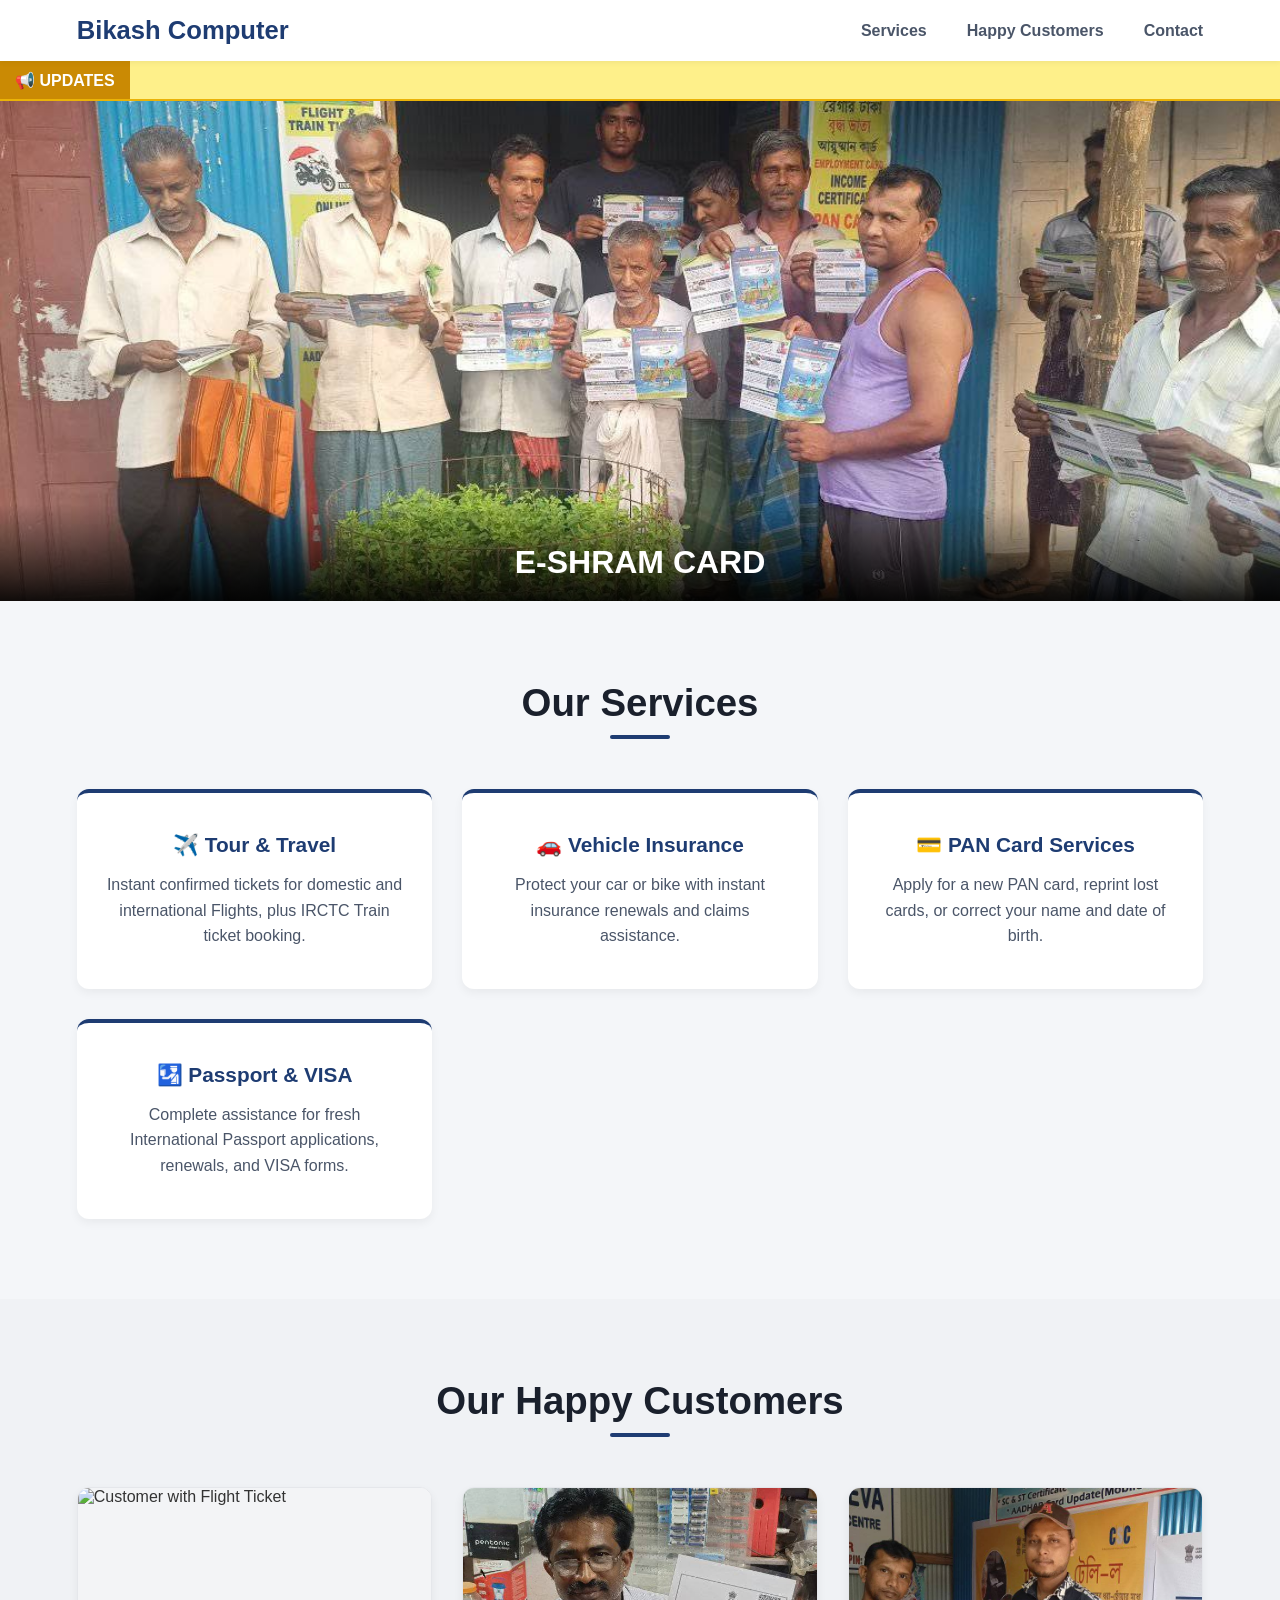
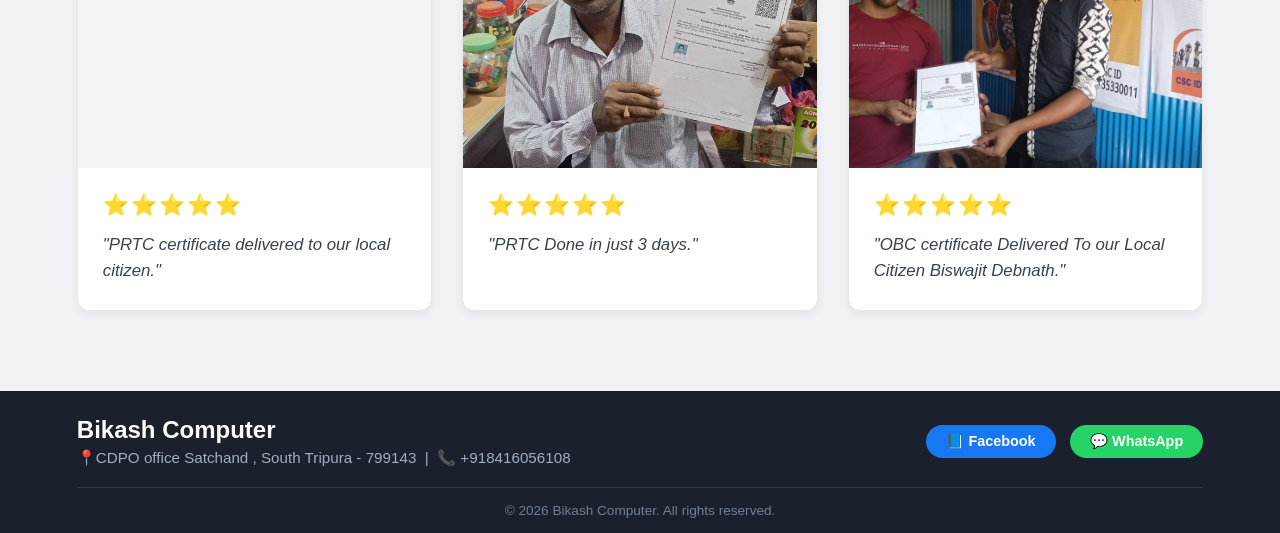
==== index.html @ 981f1031 "first commit" ====
<!DOCTYPE html>
<html lang="en">
<head>
    <meta charset="UTF-8">
    <meta name="viewport" content="width=device-width, initial-scale=1.0">
    <title>Bikash Computer | Services & Ticketing</title>
    <link rel="stylesheet" href="style.css">
</head>
<body>

    <!-- Navigation -->
    <header>
        <div class="logo">Bikash Computer</div>
        <nav>
            <ul class="nav-links">
                <li><a href="#services">Services</a></li>
                <li><a href="#reviews">Happy Customers</a></li>
                <li><a href="#inquiry">Contact</a></li>
            </ul>
            <div class="hamburger">
                <span class="bar"></span>
                <span class="bar"></span>
                <span class="bar"></span>
            </div>
        </nav>
    </header>

    <!-- NEW: Live Notification Bar -->
    <div class="notification-bar">
        <div class="badge">📢 UPDATES</div>
        <div class="ticker-wrap">
            <div class="ticker-move">
                <a href="#">🔴 New Job Recruitment: Click here for form fill-up</a> &nbsp;&nbsp; | &nbsp;&nbsp;
                <a href="#">⚠️ Last date of Aadhaar KYC extended to 31st August - Visit shop today</a> &nbsp;&nbsp; | &nbsp;&nbsp;
                <a href="#">✈️ Special discounts on international flight bookings this week!</a>
            </div>
        </div>
    </div>

    <!-- Hero Photo Slider (Replaces the old text/button hero) -->
    <section class="main-slider">
        <div class="slider-container">
            <div class="slide active">
                <!-- Local Image Path -->
                <img src="images/Happy_4.jpg" alt="Flight and Train Booking">
                <div class="slide-caption">E-SHRAM CARD </div>
            </div>
            <div class="slide">
                <img src="images/AADHAR.jpg" alt="Vehicle Insurance">
                <div class="slide-caption">Aadhaar Seva Kendra</div>
            </div>
            <div class="slide">
                <img src="images/FLIGHT.jpg" alt="PAN Card Services">
                <div class="slide-caption">Flight & Train Ticket Booking</div>
            </div>
            <div class="slide">
                <img src="images/passport.jpg" alt="Passport and VISA">
                <div class="slide-caption">International Passport & VISA Assistance</div>
            </div>
        </div>
    </section>

    <!-- Updated Core Services Section -->
    <section id="services" class="services">
        <h2>Our Services</h2>
        <div class="services-grid">
            <div class="service-card">
                <h3>✈️ Tour & Travel</h3>
                <p>Instant confirmed tickets for domestic and international Flights, plus IRCTC Train ticket booking.</p>
            </div>
            <div class="service-card">
                <h3>🚗 Vehicle Insurance</h3>
                <p>Protect your car or bike with instant insurance renewals and claims assistance.</p>
            </div>
            <div class="service-card">
                <h3>💳 PAN Card Services</h3>
                <p>Apply for a new PAN card, reprint lost cards, or correct your name and date of birth.</p>
            </div>
            <div class="service-card">
                <h3>🛂 Passport & VISA</h3>
                <p>Complete assistance for fresh International Passport applications, renewals, and VISA forms.</p>
            </div>
        </div>
    </section>

    

    <!-- Simplified Photo Reviews (Just Photo, Stars, and Text) -->
<section id="reviews" class="testimonials-section">
    <h2>Our Happy Customers</h2>
    <div class="posts-grid">
        
        <!-- Review 1: Travel Service -->
        <div class="post-card">
            <!-- Main Photo Showcase -->
            <div class="post-image">
                <img src="images/Happy_11.jpg" alt="Customer with Flight Ticket">
            </div>
            
            <div class="post-content">
                <div class="stars">⭐⭐⭐⭐⭐</div>
                <p class="review-text">"PRTC certificate delivered to our local citizen."</p>
            </div>
        </div>

        <!-- Review 2: Insurance Service -->
        <div class="post-card">
            <div class="post-image">
                <img src="images/Happy_2.jpg" alt="Customer with Insured Bike">
            </div>
            
            <div class="post-content">
                <div class="stars">⭐⭐⭐⭐⭐</div>
                <p class="review-text">"PRTC Done in just 3 days."</p>
            </div>
        </div>

        <!-- Review 3: Passport Service -->
        <div class="post-card">
            <div class="post-image">
                <img src="images/Happy_3.jpg" alt="Passport Application Done">
            </div>
            
            <div class="post-content">
                <div class="stars">⭐⭐⭐⭐⭐</div>
                <p class="review-text">"OBC certificate Delivered To our Local Citizen Biswajit Debnath."</p>
            </div>
        </div>

    </div>
</section>

<!-- Footer Section -->
    <!-- Compact Footer Banner -->
    <footer id="inquiry">
        <div class="footer-compact-container">
            
            <!-- Left Side: Details -->
            <div class="footer-info">
                <h2>Bikash Computer</h2>
                <p>📍CDPO office Satchand , South Tripura - 799143  &nbsp;|&nbsp; 📞 +918416056108 </p>
            </div>
            
            <!-- Right Side: Social Button -->
            <div class="footer-social">
                <a href="https://www.facebook.com/bikash.debnath.55451" target="_blank" class="social-btn fb-small">📘 Facebook</a>
                <a href="https://wa.me/918416056108" target="_blank" class="social-btn wa-small">💬 WhatsApp</a>
            </div>
            
        </div>

        <!-- Bottom Copyright -->
        <div class="copyright-slim">
            &copy; 2026 Bikash Computer. All rights reserved.
        </div>
    </footer>
    <script src="script.js"></script>
</body>
</html>
---- style.css ----
/* Base Layout Reset */
* { margin: 0; padding: 0; box-sizing: border-box; font-family: 'Segoe UI', Arial, sans-serif; }
html { scroll-behavior: smooth; }
body { background-color: #f4f6f9; color: #333; }

/* Header */
header { background-color: #ffffff; padding: 1rem 6%; display: flex; justify-content: space-between; align-items: center; box-shadow: 0 2px 5px rgba(0,0,0,0.05); position: sticky; top: 0; z-index: 100; }
.logo { font-size: 1.6rem; font-weight: 700; color: #1e3c72; }
.nav-links { list-style: none; display: flex; gap: 2.5rem; }
.nav-links a { text-decoration: none; color: #4a5568; font-weight: 600; transition: color 0.2s ease; }
.nav-links a:hover { color: #1e3c72; }
.hamburger { display: none; cursor: pointer; }
.bar { display: block; width: 25px; height: 3px; margin: 5px auto; background-color: #333; }

/* --- NEW: Notification Bar --- */
.notification-bar { display: flex; align-items: center; background-color: #fef08a; border-bottom: 2px solid #eab308; overflow: hidden; height: 40px; }
.badge { background-color: #ca8a04; color: #fff; padding: 0 15px; font-weight: bold; height: 100%; display: flex; align-items: center; z-index: 10; position: relative; white-space: nowrap; }
.ticker-wrap { flex: 1; overflow: hidden; white-space: nowrap; position: relative; display: flex; align-items: center; }
.ticker-move { display: inline-block; white-space: nowrap; padding-left: 100%; animation: ticker 25s linear infinite; }
.ticker-move a { color: #000; text-decoration: none; font-weight: 600; font-size: 0.95rem; }
.ticker-move a:hover { color: #b91c1c; text-decoration: underline; }

@keyframes ticker {
    0% { transform: translateX(0); }
    100% { transform: translateX(-100%); }
}

/* Main Image Slider (No Hero Text) */
.main-slider { background-color: #1e3c72; padding: 0; }
.slider-container { position: relative; width: 100%; height: 500px; overflow: hidden; }
.slide { position: absolute; top: 0; left: 0; width: 100%; height: 100%; opacity: 0; transition: opacity 1s ease-in-out; }
.slide.active { opacity: 1; }
.slide img { width: 100%; height: 100%; object-fit: cover; }
.slide-caption { position: absolute; bottom: 0; left: 0; width: 100%; background: linear-gradient(to top, rgba(0,0,0,0.9), transparent); color: white; padding: 40px 20px 20px 20px; font-size: 2rem; font-weight: 700; text-align: center; }

/* Services Grid */
.services { padding: 80px 6%; text-align: center; }
.services h2, .testimonials-section h2 { font-size: 2.4rem; color: #1a202c; margin-bottom: 50px; position: relative; }
.services h2::after, .testimonials-section h2::after { content: ''; display: block; width: 60px; height: 4px; background: #1e3c72; margin: 10px auto 0 auto; border-radius: 2px; }
.services-grid { display: grid; grid-template-columns: repeat(auto-fit, minmax(260px, 1fr)); gap: 30px; max-width: 1200px; margin: 0 auto; }
.service-card { background: #ffffff; padding: 40px 30px; border-radius: 12px; box-shadow: 0 4px 10px rgba(0,0,0,0.05); border-top: 4px solid #1e3c72; transition: transform 0.3s ease; }
.service-card:hover { transform: translateY(-5px); }
.service-card h3 { margin-bottom: 15px; color: #1e3c72; font-size: 1.3rem; }
.service-card p { color: #4a5568; line-height: 1.6; }

/* --- NEW: Testimonials with Photos --- */
/* --- Happy Customers / Social Post Feed --- */
/* --- Simplified Photo Reviews --- */
.testimonials-section {
    background-color: #f0f2f5;
    padding: 80px 6%;
    text-align: center;
}

.testimonials-section h2 {
    font-size: 2.4rem;
    color: #1a202c;
    margin-bottom: 50px;
    position: relative;
}

.testimonials-section h2::after {
    content: '';
    display: block;
    width: 60px;
    height: 4px;
    background: #1e3c72;
    margin: 10px auto 0 auto;
    border-radius: 2px;
}

/* Grid Layout */
.posts-grid {
    display: grid;
    grid-template-columns: repeat(auto-fit, minmax(320px, 1fr));
    gap: 30px;
    max-width: 1200px;
    margin: 0 auto;
}

/* Clean Card Box */
.post-card {
    background: #ffffff;
    border-radius: 12px;
    box-shadow: 0 4px 10px rgba(0,0,0,0.06);
    border: 1px solid #e5e7eb;
    overflow: hidden;
    text-align: left;
    display: flex;
    flex-direction: column;
    transition: transform 0.3s ease;
}

.post-card:hover {
    transform: translateY(-8px);
}

/* Large Showcase Photo */
.post-image {
    width: 100%;
    height: 280px; /* Keeps all photos the same height */
    overflow: hidden;
    background-color: #f3f4f6;
}

.post-image img {
    width: 100%;
    height: 100%;
    object-fit: cover;
    transition: transform 0.5s ease;
}

.post-card:hover .post-image img {
    transform: scale(1.05); /* Slight zoom effect when hovered */
}

/* Text and Star Container */
.post-content {
    padding: 25px 25px;
    flex-grow: 1;
    display: flex;
    flex-direction: column;
}

.stars {
    font-size: 1.3rem;
    margin-bottom: 15px;
    letter-spacing: 2px;
}

.review-text {
    font-size: 1.05rem;
    color: #374151;
    line-height: 1.6;
    font-style: italic;
}

/* --- Slim Footer Banner --- */
footer { 
    background-color: #1a202c; 
    color: #a0aec0; 
    padding: 25px 6% 15px 6%; /* Drastically reduced height */
}

.footer-compact-container {
    display: flex;
    justify-content: space-between;
    align-items: center;
    flex-wrap: wrap;
    max-width: 1200px;
    margin: 0 auto;
    gap: 15px;
}

.footer-info h2 { 
    color: #ffffff; 
    font-size: 1.5rem; /* Smaller heading */
    margin-bottom: 5px;
}

.footer-info p { 
    font-size: 0.95rem;
    margin: 0;
}

/* Smaller, sleeker social button */
.social-btn.fb-small {
    display: inline-block;
    text-decoration: none;
    background-color: #1877F2; 
    color: #ffffff;
    padding: 8px 20px;
    border-radius: 20px; 
    font-size: 0.9rem;
    font-weight: bold;
    transition: transform 0.2s ease;
}

.social-btn.fb-small:hover {
    transform: translateY(-2px);
    background-color: #166fe5;
}

/* WhatsApp Button Styles */
.social-btn.wa-small {
    display: inline-block;
    text-decoration: none;
    background-color: #25D366; 
    color: #ffffff;
    padding: 8px 20px;
    border-radius: 20px; 
    font-size: 0.9rem;
    font-weight: bold;
    transition: transform 0.2s ease, background-color 0.2s ease;
    margin-left: 10px; /* Adds a little space between FB and WA buttons */
}

.social-btn.wa-small:hover {
    transform: translateY(-2px);
    background-color: #1ebc55; /* Slightly darker green on hover */
}
/* Slim copyright line */
.copyright-slim {
    text-align: center;
    font-size: 0.85rem;
    border-top: 1px solid #2d3748;
    margin-top: 20px;
    padding-top: 15px;
    color: #718096;
}

/* Make it stack neatly only on very small phone screens */
@media (max-width: 768px) {
    .footer-compact-container {
        flex-direction: column;
        text-align: center;
    }
}
/* Mobile Adaptations */
@media (max-width: 768px) {
    .nav-links { display: none; }
    .hamburger { display: block; }
    .slider-container { height: 300px; }
    .slide-caption { font-size: 1.3rem; }
    .badge { display: none; /* Hides the "UPDATES" text on small phones to give the links more room */ }
}
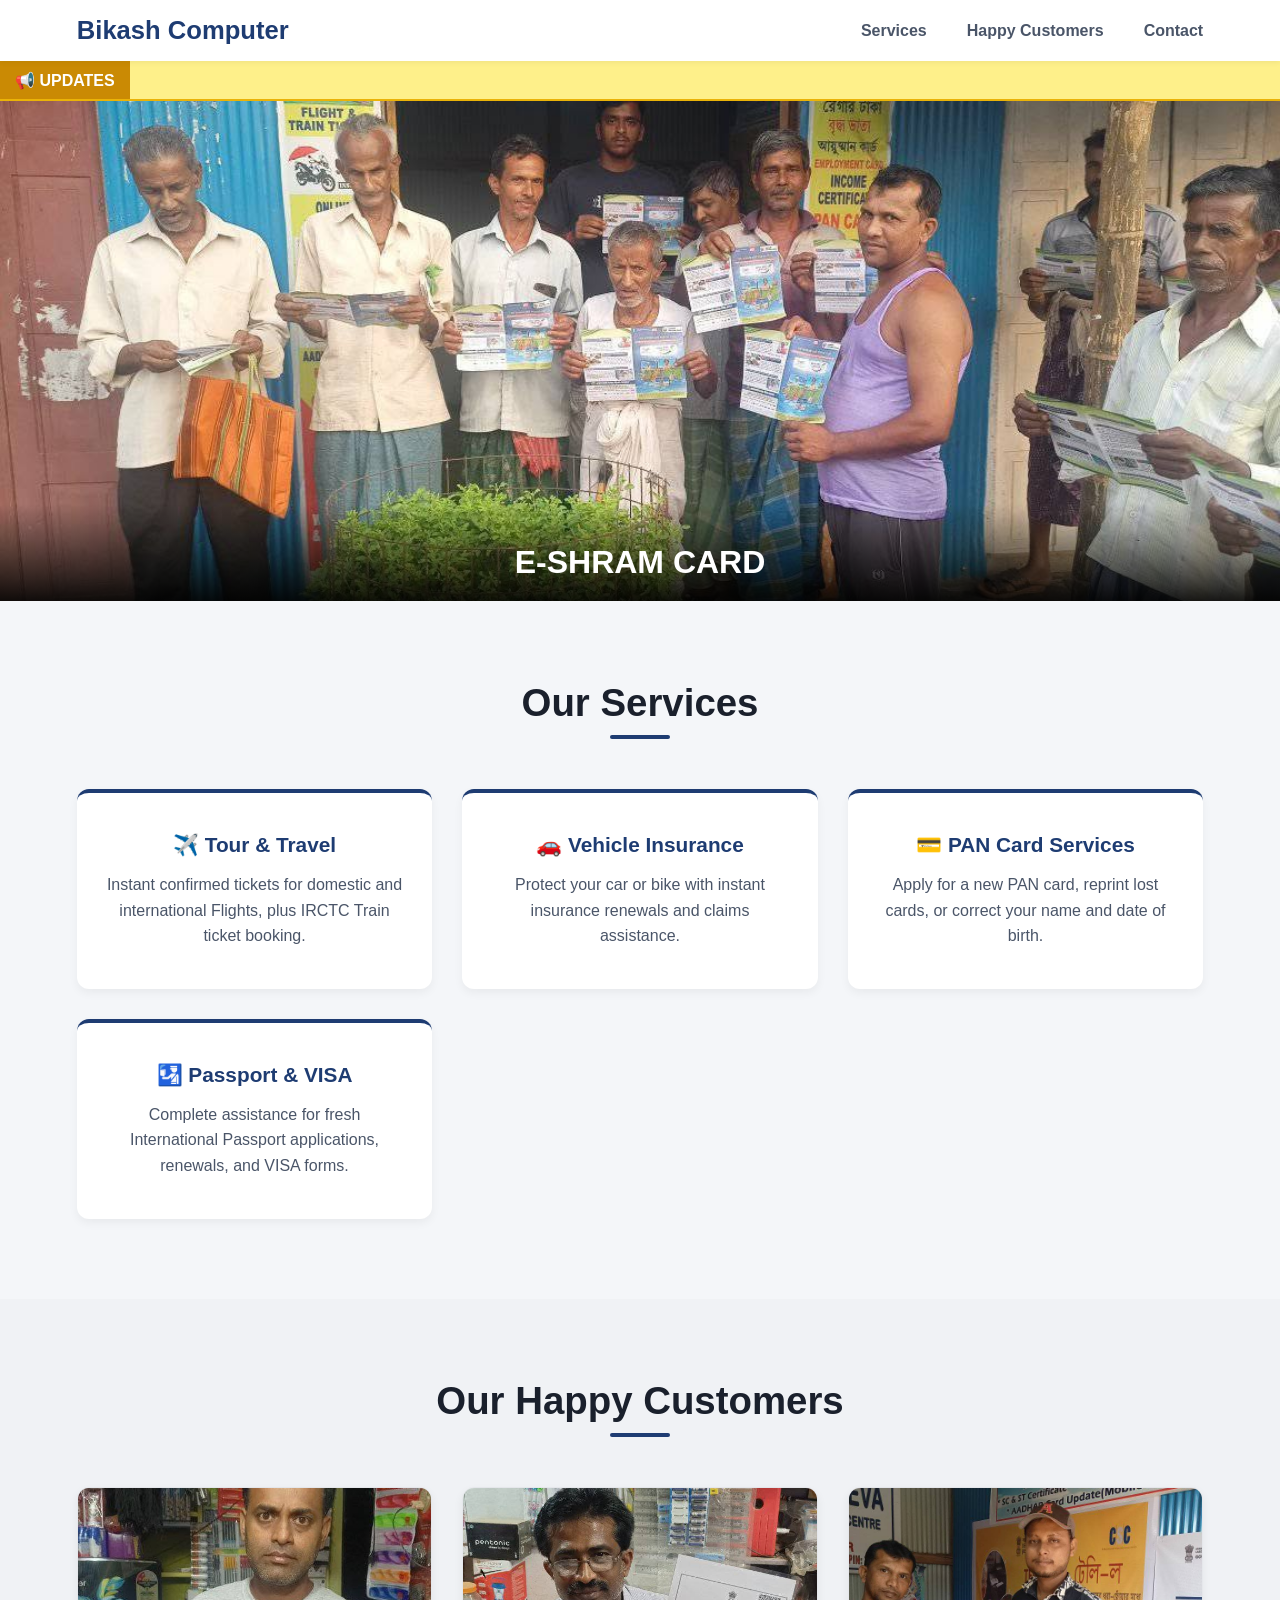
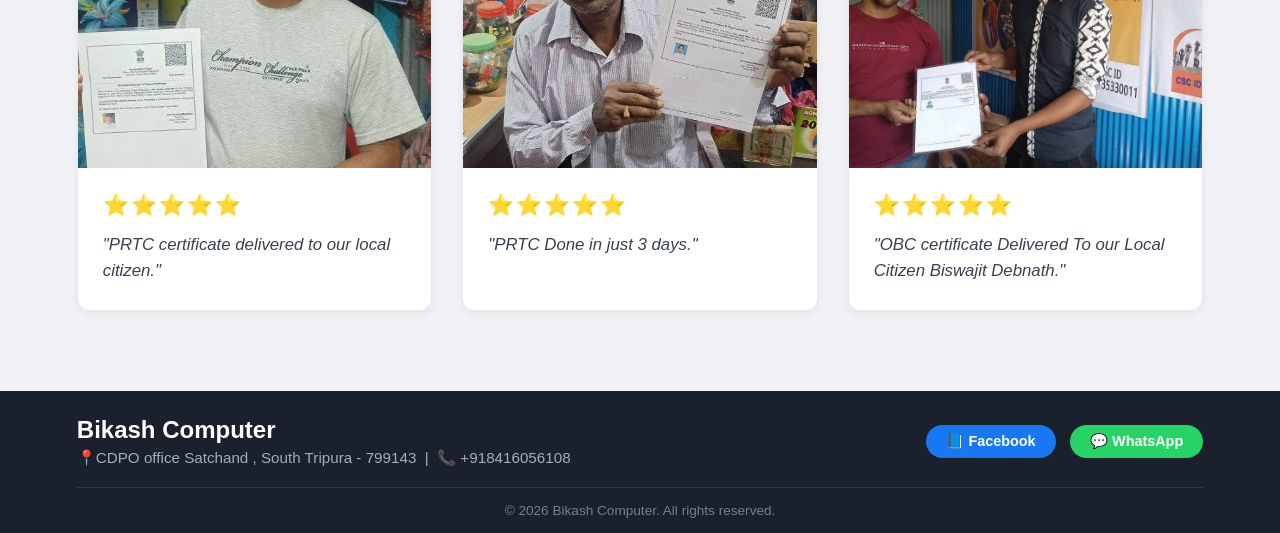
==== commit 65c54bdd: "photo path changes" ====
--- a/index.html
+++ b/index.html
@@ -94,7 +94,7 @@
         <div class="post-card">
             <!-- Main Photo Showcase -->
             <div class="post-image">
-                <img src="images/Happy_11.jpg" alt="Customer with Flight Ticket">
+                <img src="images/happy_11.jpg" alt="Customer with Flight Ticket">
             </div>
             
             <div class="post-content">
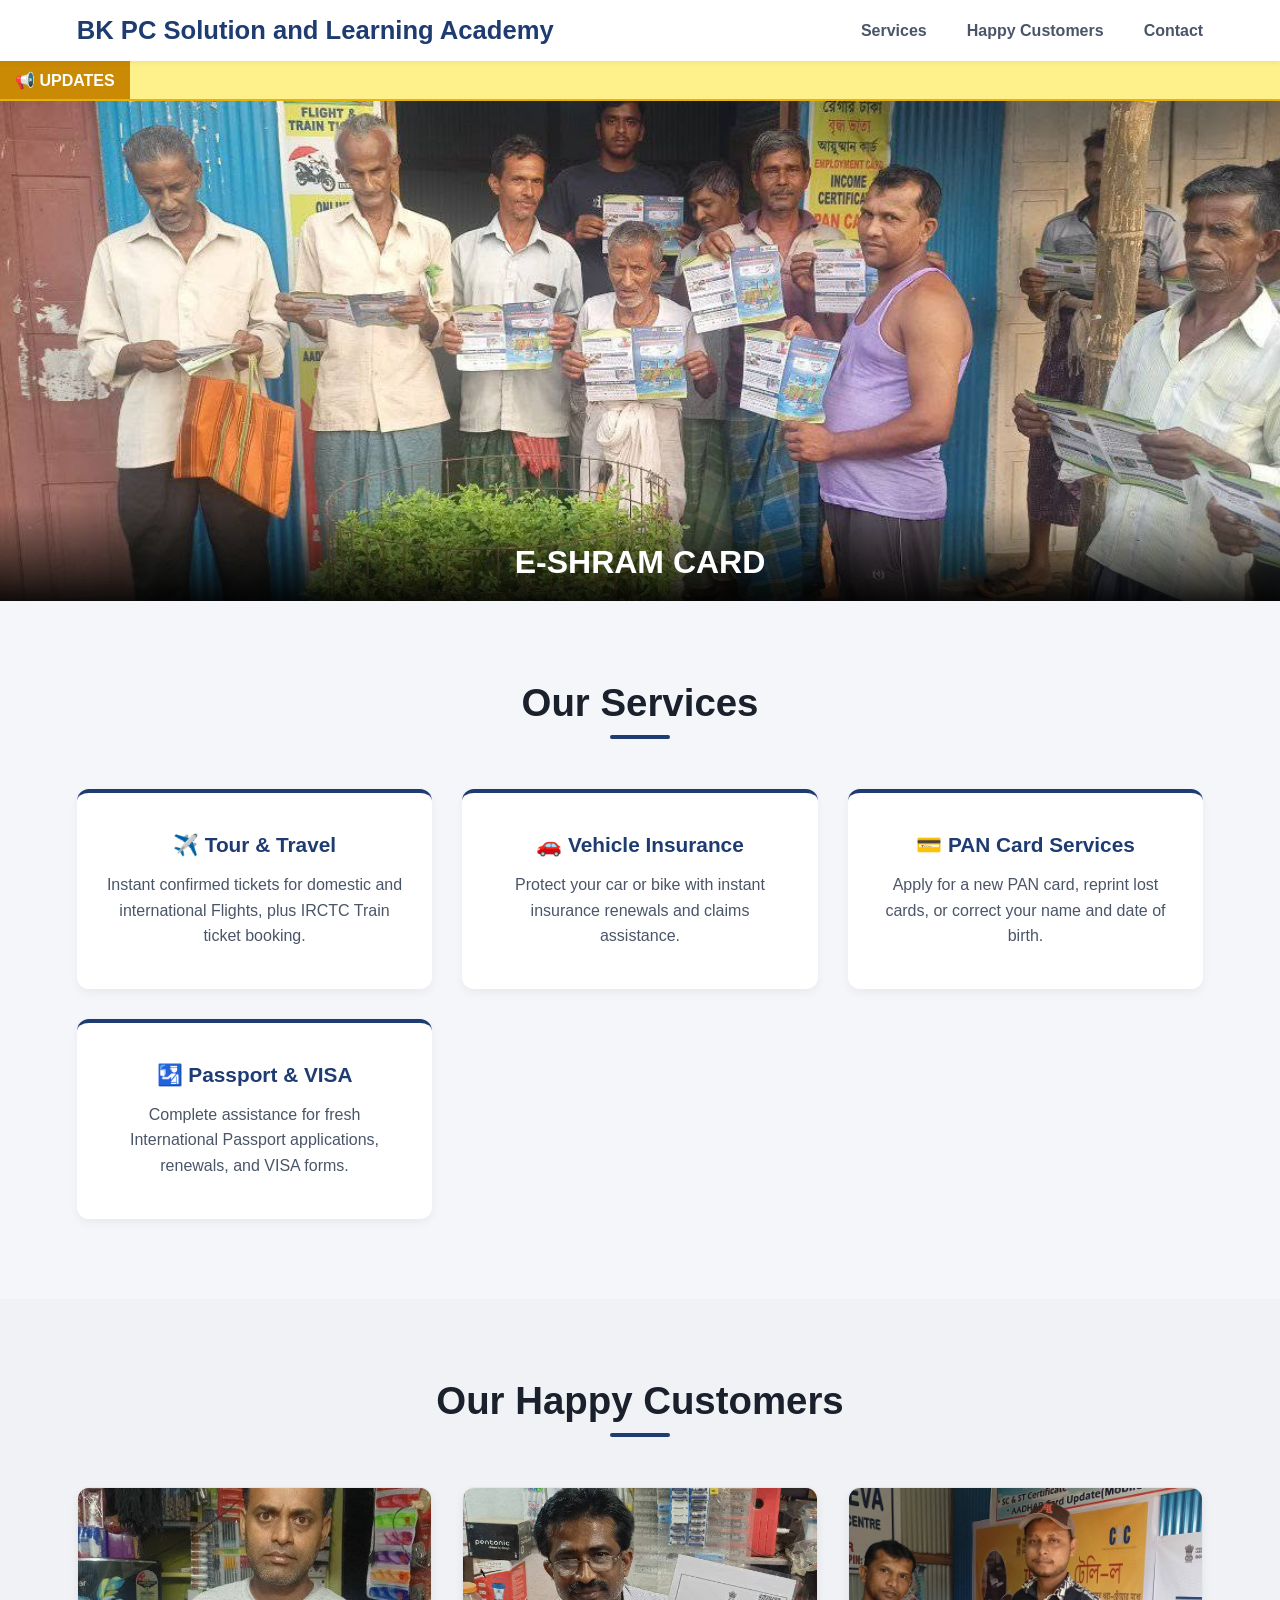
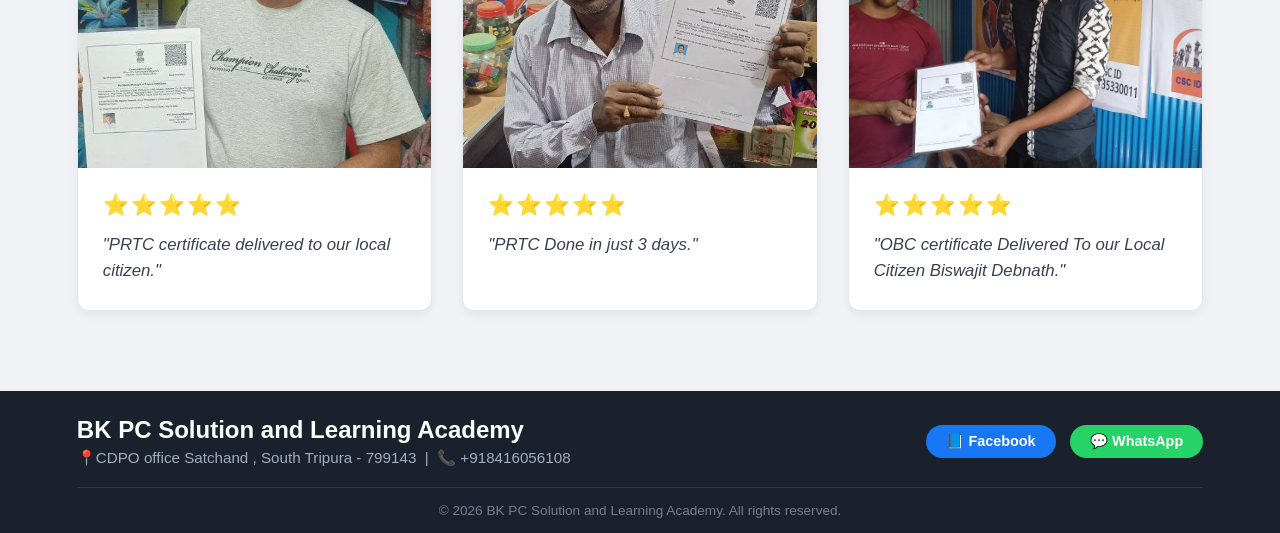
==== commit 5341b8c3: "tittle added" ====
--- a/index.html
+++ b/index.html
@@ -3,14 +3,14 @@
 <head>
     <meta charset="UTF-8">
     <meta name="viewport" content="width=device-width, initial-scale=1.0">
-    <title>Bikash Computer | Services & Ticketing</title>
+    <title>BK PC Solution and Learning Academy </title>
     <link rel="stylesheet" href="style.css">
 </head>
 <body>
 
     <!-- Navigation -->
     <header>
-        <div class="logo">Bikash Computer</div>
+        <div class="logo">BK PC Solution and Learning Academy</div>
         <nav>
             <ul class="nav-links">
                 <li><a href="#services">Services</a></li>
@@ -137,7 +137,7 @@
             
             <!-- Left Side: Details -->
             <div class="footer-info">
-                <h2>Bikash Computer</h2>
+                <h2>BK PC Solution and Learning Academy</h2>
                 <p>📍CDPO office Satchand , South Tripura - 799143  &nbsp;|&nbsp; 📞 +918416056108 </p>
             </div>
             
@@ -151,7 +151,7 @@
 
         <!-- Bottom Copyright -->
         <div class="copyright-slim">
-            &copy; 2026 Bikash Computer. All rights reserved.
+            &copy; 2026 BK PC Solution and Learning Academy. All rights reserved.
         </div>
     </footer>
     <script src="script.js"></script>
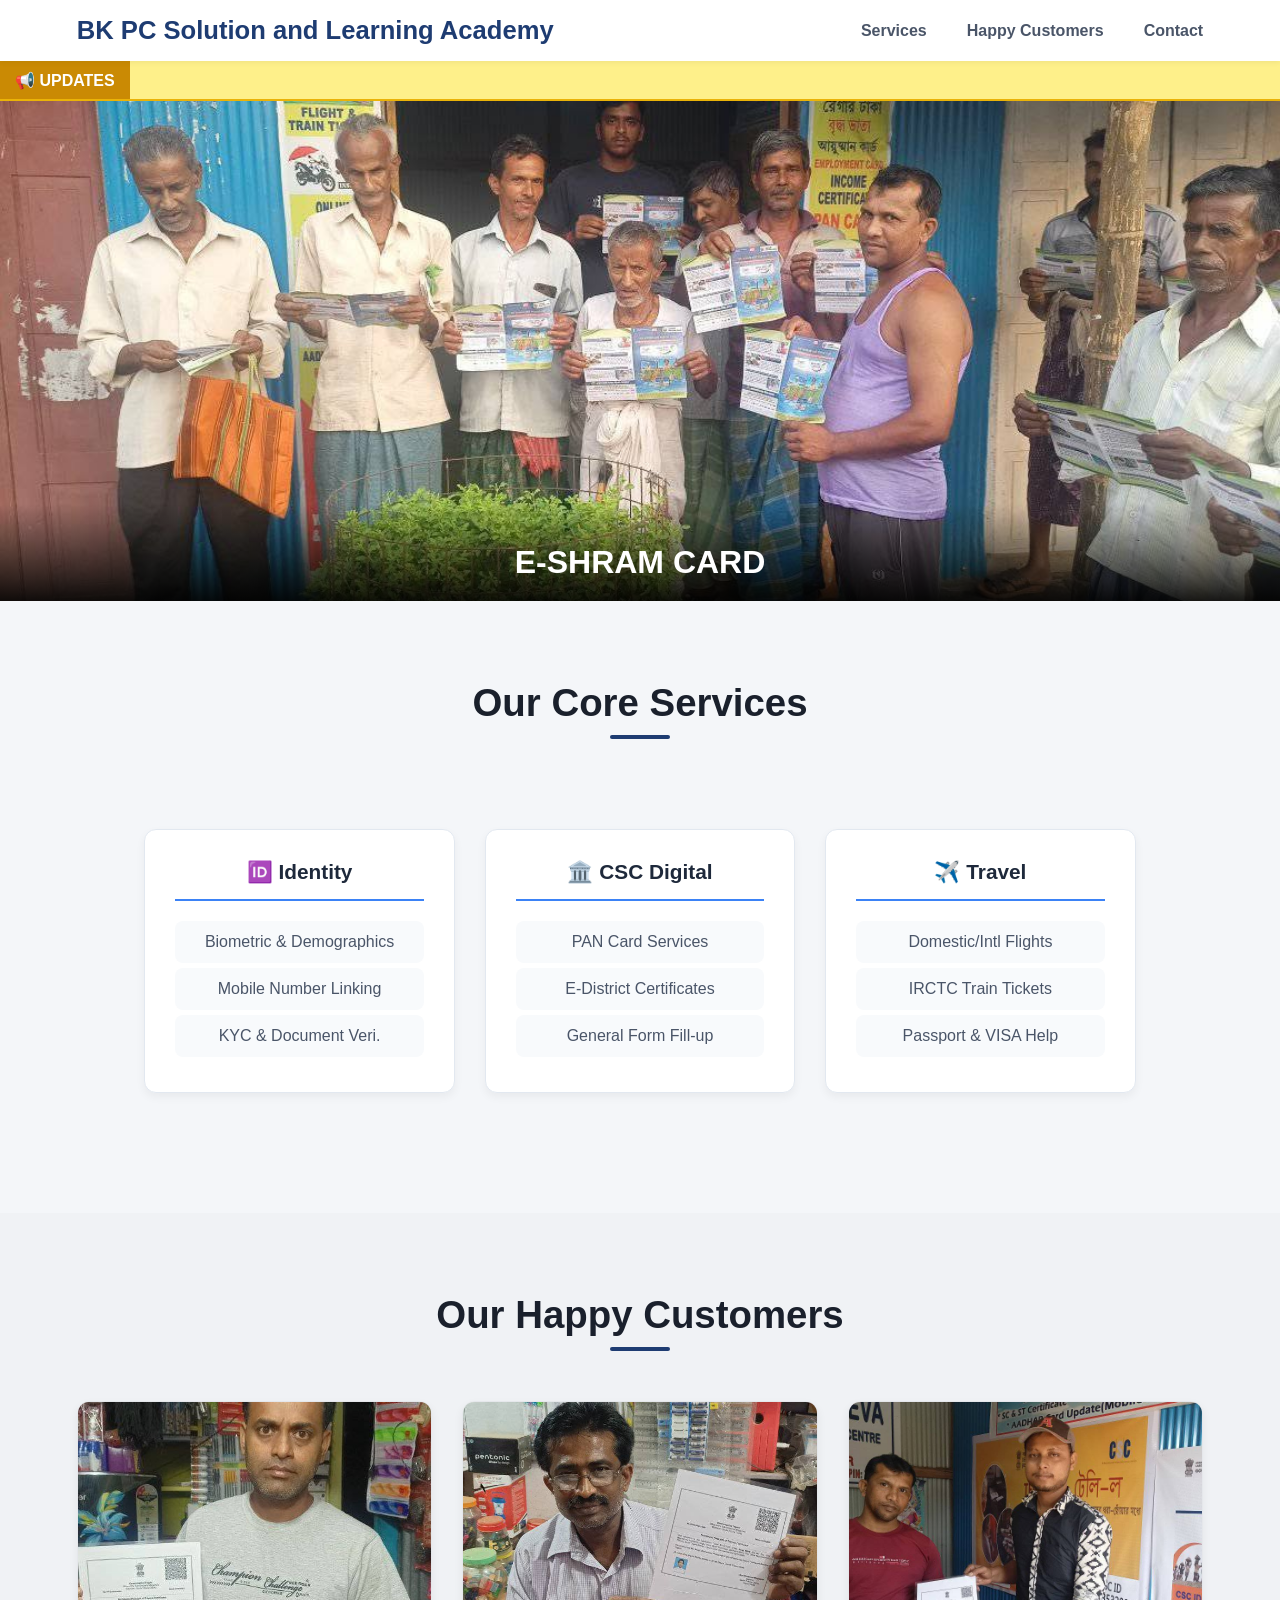
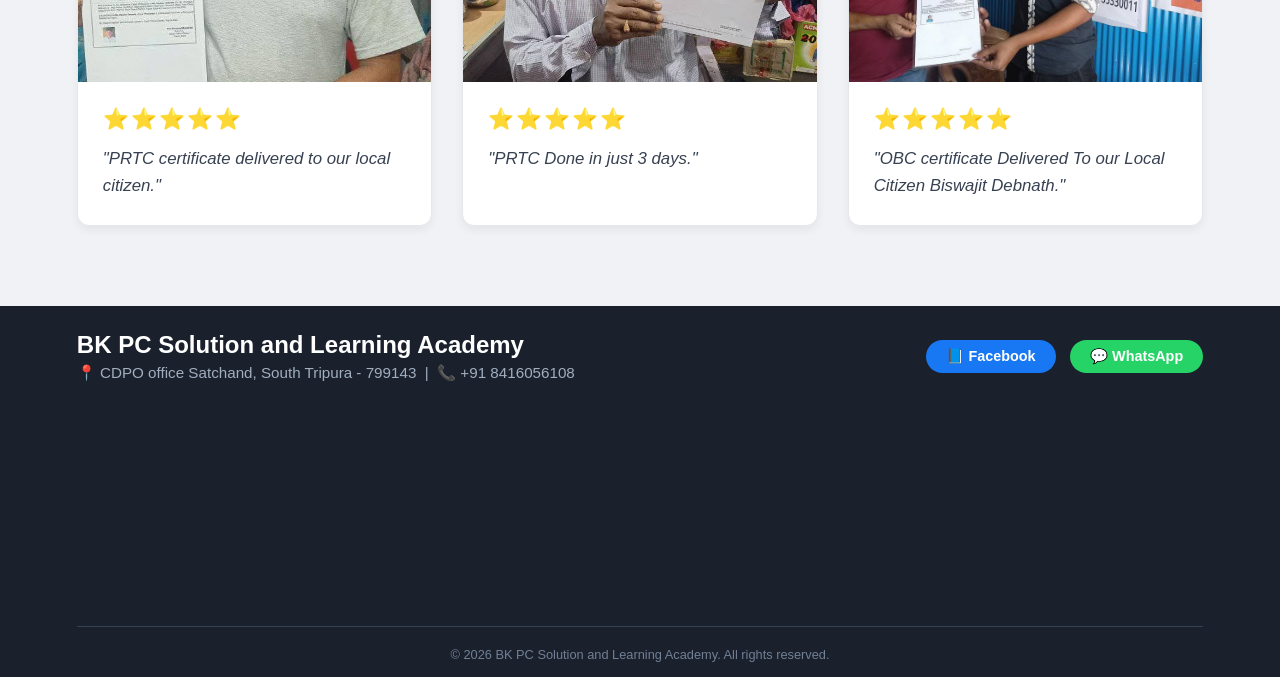
==== commit df3d5507: "map added" ====
--- a/index.html
+++ b/index.html
@@ -61,28 +61,37 @@
     </section>
 
     <!-- Updated Core Services Section -->
-    <section id="services" class="services">
-        <h2>Our Services</h2>
-        <div class="services-grid">
-            <div class="service-card">
-                <h3>✈️ Tour & Travel</h3>
-                <p>Instant confirmed tickets for domestic and international Flights, plus IRCTC Train ticket booking.</p>
-            </div>
-            <div class="service-card">
-                <h3>🚗 Vehicle Insurance</h3>
-                <p>Protect your car or bike with instant insurance renewals and claims assistance.</p>
-            </div>
-            <div class="service-card">
-                <h3>💳 PAN Card Services</h3>
-                <p>Apply for a new PAN card, reprint lost cards, or correct your name and date of birth.</p>
-            </div>
-            <div class="service-card">
-                <h3>🛂 Passport & VISA</h3>
-                <p>Complete assistance for fresh International Passport applications, renewals, and VISA forms.</p>
-            </div>
+  <!-- Pillar 1: Identity Services -->
+<section id="services" class="services">
+    <h2>Our Core Services</h2>
+    <div class="services-grid-three">
+        
+        <!-- Column 1: Identity -->
+        <div class="service-card">
+            <h3>🆔 Identity</h3>
+            <a href="https://wa.me/918416056108?text=I%20need%20help%20with%20Biometric%20updates" class="row-link">Biometric & Demographics</a>
+            <a href="https://wa.me/918416056108?text=I%20need%20help%20with%20Mobile%20linking" class="row-link">Mobile Number Linking</a>
+            <a href="https://wa.me/918416056108?text=I%20need%20help%20with%20KYC%20verification" class="row-link">KYC & Document Veri.</a>
         </div>
-    </section>
 
+        <!-- Column 2: CSC -->
+        <div class="service-card">
+            <h3>🏛️ CSC Digital</h3>
+            <a href="https://wa.me/918416056108?text=I%20need%20help%20with%20PAN%20card" class="row-link">PAN Card Services</a>
+            <a href="https://wa.me/918416056108?text=I%20need%20help%20with%20Certificates" class="row-link">E-District Certificates</a>
+            <a href="https://wa.me/918416056108?text=I%20need%20help%20with%20General%20forms" class="row-link">General Form Fill-up</a>
+        </div>
+
+        <!-- Column 3: Travel -->
+        <div class="service-card">
+            <h3>✈️ Travel</h3>
+            <a href="https://wa.me/918416056108?text=I%20need%20help%20with%20Flight%20booking" class="row-link">Domestic/Intl Flights</a>
+            <a href="https://wa.me/918416056108?text=I%20need%20help%20with%20Train%20booking" class="row-link">IRCTC Train Tickets</a>
+            <a href="https://wa.me/918416056108?text=I%20need%20help%20with%20Passport" class="row-link">Passport & VISA Help</a>
+        </div>
+
+    </div>
+</section>
     
 
     <!-- Simplified Photo Reviews (Just Photo, Stars, and Text) -->
@@ -130,23 +139,38 @@
     </div>
 </section>
 
+<!-- Location Map Section -->
+
+
 <!-- Footer Section -->
     <!-- Compact Footer Banner -->
+    <!-- Footer Section -->
     <footer id="inquiry">
         <div class="footer-compact-container">
             
             <!-- Left Side: Details -->
             <div class="footer-info">
                 <h2>BK PC Solution and Learning Academy</h2>
-                <p>📍CDPO office Satchand , South Tripura - 799143  &nbsp;|&nbsp; 📞 +918416056108 </p>
+                <p>📍 CDPO office Satchand, South Tripura - 799143 &nbsp;|&nbsp; 📞 +91 8416056108 </p>
             </div>
             
-            <!-- Right Side: Social Button -->
+            <!-- Right Side: Social Buttons -->
             <div class="footer-social">
                 <a href="https://www.facebook.com/bikash.debnath.55451" target="_blank" class="social-btn fb-small">📘 Facebook</a>
                 <a href="https://wa.me/918416056108" target="_blank" class="social-btn wa-small">💬 WhatsApp</a>
             </div>
-            
+        </div>
+
+        <!-- NEW: Small Map Inside Footer -->
+        <div class="footer-map">
+            <iframe 
+                src="https://www.google.com/maps/embed?pb=!1m18!1m12!1m3!1d935001.9695831746!2d91.07968532953853!3d23.73484377342392!2m3!1f0!2f0!3f0!3m2!1i1024!2i768!4f13.1!3m3!1m2!1s0x3753112cf2236cfb%3A0xb9529931261b18ed!2sBikash%20Debnath%20Aadhar%20Supervisor!5e0!3m2!1sen!2sin!4v1782885283521!5m2!1sen!2sin" 
+                width="100%" 
+                height="200" 
+                style="border:0; border-radius: 8px;" 
+                allowfullscreen="" 
+                loading="lazy">
+            </iframe>
         </div>
 
         <!-- Bottom Copyright -->
--- a/style.css
+++ b/style.css
@@ -223,4 +223,93 @@
     .slider-container { height: 300px; }
     .slide-caption { font-size: 1.3rem; }
     .badge { display: none; /* Hides the "UPDATES" text on small phones to give the links more room */ }
+}
+
+/* Make the service links look professional */
+/* Three-Column Grid Layout */
+/* Three-Column Grid */
+.services-grid-three {
+    display: grid;
+    grid-template-columns: repeat(auto-fit, minmax(300px, 1fr));
+    gap: 30px;
+    padding: 40px 6%;
+}
+
+/* Card Styling */
+.service-card {
+    background: #ffffff;
+    padding: 30px;
+    border-radius: 12px;
+    border: 1px solid #e2e8f0;
+    text-align: center;
+}
+
+.service-card h3 {
+    margin-bottom: 20px;
+    padding-bottom: 15px;
+    border-bottom: 2px solid #3b82f6;
+    color: #1e293b;
+}
+
+/* The Clickable Rows */
+.row-link {
+    display: block;
+    padding: 12px;
+    margin: 5px 0;
+    background: #f8fafc;
+    color: #4a5568;
+    text-decoration: none;
+    border-radius: 8px;
+    font-weight: 500;
+    transition: 0.2s;
+}
+
+.row-link:hover {
+    background: #3b82f6;
+    color: white;
+    transform: scale(1.02);
+}
+
+/* 1. Smooth scrolling for the whole page */
+html {
+    scroll-behavior: smooth;
+}
+
+/* 2. Fade-in animation for cards */
+@keyframes fadeIn {
+    from { opacity: 0; transform: translateY(20px); }
+    to { opacity: 1; transform: translateY(0); }
+}
+
+/* Apply animation to cards */
+.service-card, .post-card {
+    animation: fadeIn 0.8s ease-out forwards;
+}
+
+/* 3. Subtle hover effect for the whole body (optional) */
+body {
+    transition: background-color 0.5s ease;
+}
+/* Map Section Styling */
+/* Styling for the small map inside the footer */
+.footer-map {
+    max-width: 800px; /* Keep it from stretching too wide */
+    margin: 20px auto; /* Center it */
+    padding: 0 20px;
+    opacity: 0.8; /* Subtle look */
+    transition: opacity 0.3s;
+}
+
+.footer-map:hover {
+    opacity: 1; /* Brightens when user hovers */
+}
+
+/* Ensure the copyright stays below the map */
+.copyright-slim {
+    text-align: center;
+    font-size: 0.8rem;
+    border-top: 1px solid #334155;
+    padding-top: 20px;
+    margin-top: 10px;
+    color: #718096;
 }
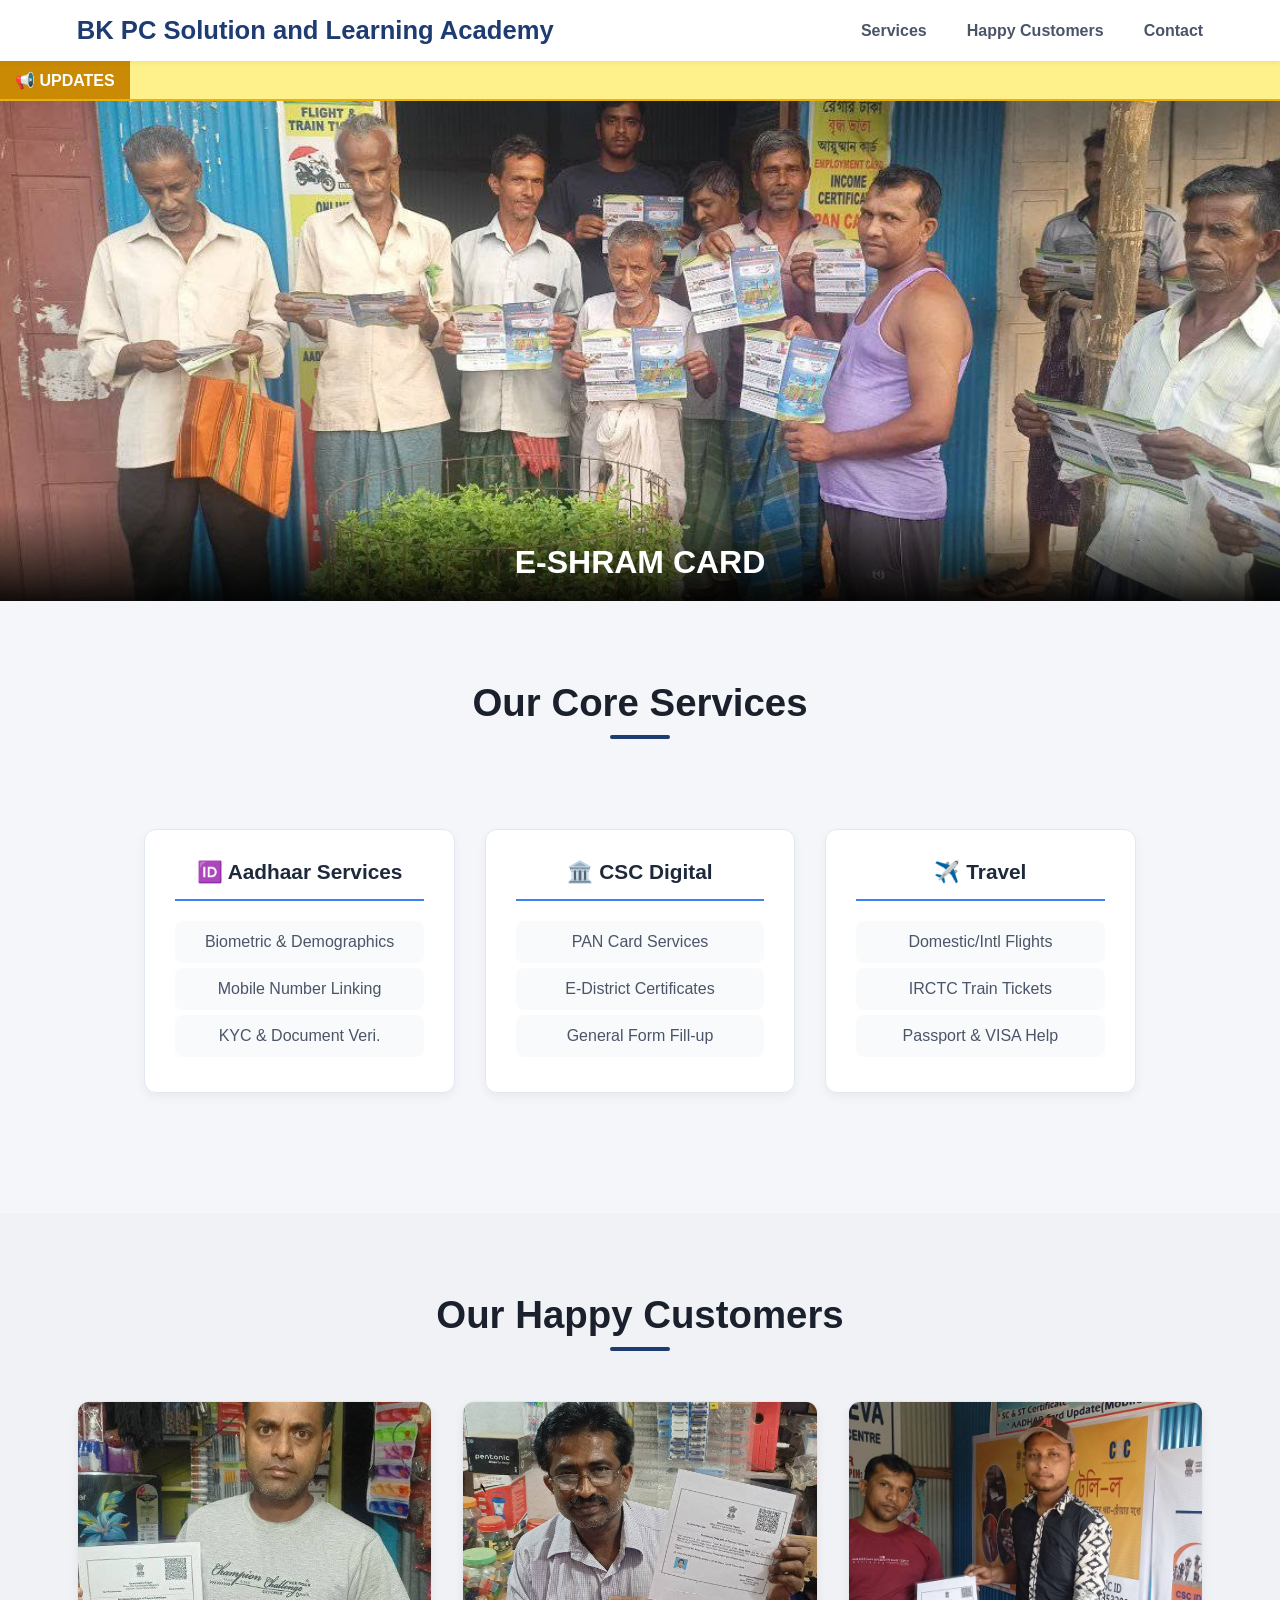
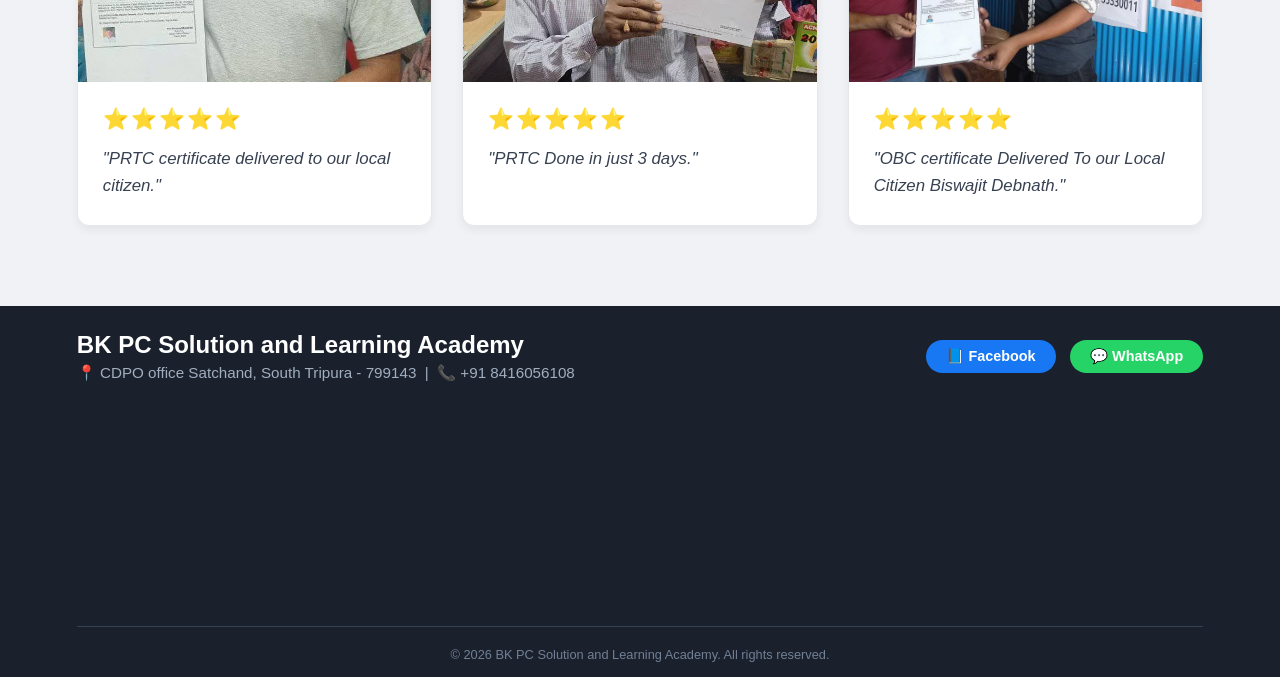
==== commit c3079958: "H" ====
--- a/index.html
+++ b/index.html
@@ -2,6 +2,7 @@
 <html lang="en">
 <head>
     <meta charset="UTF-8">
+    <meta name="description" content="BK PC Solution and Learning Academy in Satchand, South Tripura. Expert services for Passport, PAN Card, Insurance, and Aadhar updates. Visit us today!">
     <meta name="viewport" content="width=device-width, initial-scale=1.0">
     <title>BK PC Solution and Learning Academy </title>
     <link rel="stylesheet" href="style.css">
@@ -68,7 +69,7 @@
         
         <!-- Column 1: Identity -->
         <div class="service-card">
-            <h3>🆔 Identity</h3>
+            <h3>🆔 Aadhaar Services</h3>
             <a href="https://wa.me/918416056108?text=I%20need%20help%20with%20Biometric%20updates" class="row-link">Biometric & Demographics</a>
             <a href="https://wa.me/918416056108?text=I%20need%20help%20with%20Mobile%20linking" class="row-link">Mobile Number Linking</a>
             <a href="https://wa.me/918416056108?text=I%20need%20help%20with%20KYC%20verification" class="row-link">KYC & Document Veri.</a>
--- a/style.css
+++ b/style.css
@@ -312,4 +312,4 @@
     padding-top: 20px;
     margin-top: 10px;
     color: #718096;
-}+}
